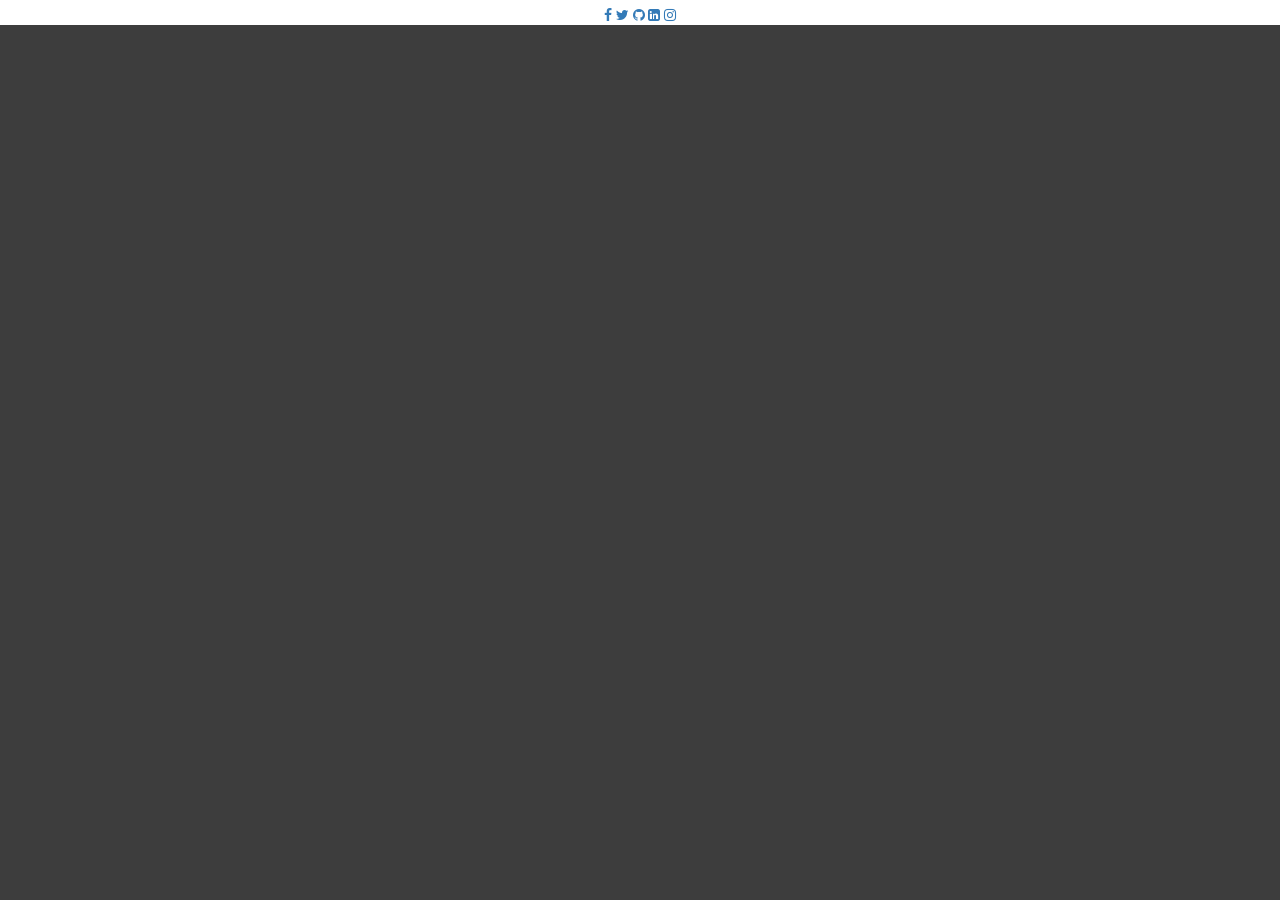
==== index.html @ 91d8d043 "Update greeting message in index.html" ====
<!DOCTYPE html>
<html>
  <head>
    <!-- Google tag (gtag.js) -->
    <script async src="https://www.googletagmanager.com/gtag/js?id=UA-114306992-1"></script>
    <script>
      window.dataLayer = window.dataLayer || [];
      function gtag(){dataLayer.push(arguments);}
      gtag('js', new Date());

      gtag('config', 'UA-114306992-1');
    </script>
    <meta
      name="Description"
      content="My personal website, containing list of some of my projects and contact links for my LinkedIn, GitHub, Twitter, Instagram." />

    <title>Sid</title>
    <link href="logo.png?v=2.1" rel="shortcut icon" type="image/x-icon" />

    <meta charset="utf-8" />
    <meta name="viewport" content="width=device-width, initial-scale=1" />
    <meta name="theme-color" content="#3D3D3D" />

    <meta property="og:title" content="daemonsloth" />
    <meta
      property="og:description"
      content="My personal website, containing list of some of my projects and contact links for my LinkedIn, GitHub, Twitter, Instagram." />
    <meta property="og:url" content="https://daemonsloth.github.io/" />
    <meta
      property="og:image"
      content="https://daemonsloth.github.io/files/ogimg.png" />

    <!-- Bootstrap & jquery -->
    <script src="https://code.jquery.com/jquery-3.2.1.min.js"></script>
    <link
      rel="stylesheet"
      href="https://maxcdn.bootstrapcdn.com/bootstrap/3.3.7/css/bootstrap.min.css" />
    <link
      rel="stylesheet"
      href="https://maxcdn.bootstrapcdn.com/bootstrap/3.3.7/css/bootstrap-theme.min.css" />
    <script src="https://maxcdn.bootstrapcdn.com/bootstrap/3.3.7/js/bootstrap.min.js"></script>

    <!-- custom css and scripts-->
    <script src="title.js" type="text/javascript"></script>
    <link rel="stylesheet" type="text/css" href="animate.css" />
    <link
      rel="stylesheet"
      type="text/css"
      href="https://cdnjs.cloudflare.com/ajax/libs/font-awesome/4.7.0/css/font-awesome.min.css" />
    <link rel="stylesheet" type="text/css" href="loader.css" />
    <script src="loader.js" type="text/javascript"></script>
    <link rel="stylesheet" type="text/css" href="customStyle.css?v=1.3" />
    <link rel="stylesheet" type="text/css" href="title.css" />
    <script src="customScripts.js?v=1.2" type="text/javascript"></script>
    <style type="text/css">
      @font-face {
        font-family: GidoleRegular;
        src: url(fonts/Gidole-Regular.ttf);
      }

      html {
        background-color: #3d3d3d;
      }

      .container-fluid * {
        font-family: GidoleRegular;
      }
    </style>
  </head>
  <body onload="myFunction()" style="margin: 0">
    <div class="loaderContainer">
      <div id="loader"></div>
    </div>
    <div
      class="container-fluid animate-bottom"
      id="myDiv"
      style="display: none">
      <div id="myNav" class="overlay">
        <!-- Button to close the overlay navigation -->
        <a href="javascript:void(0)" class="closebtn" onclick="closeNav()"
          >&times;</a
        >

        <!-- Overlay content -->
        <div class="overlay-content">
          <a
            href="#"
            style="font-weight: 900; text-shadow: 2px 2px 10px black"
            id="test"
            onclick="closeNav()"
            >Home</a
          >
          <a
            target="_blank"
            href="https://daemonsloth.github.io/files/resume.pdf"
            >Résumé</a
          >
          <a href="contact.html">Contact</a>
          <a href="projects.html">Projects</a>
          <!-- <a href="visBlog/index.html">theVisBlog</a> -->
        </div>
      </div>
      <div class="jumbotron2">
        <div class="hamburger animated bounceInRight" onclick="openNav()">
          &#9776;
        </div>
        <!-- <a target="_blank" href="https://www.cse.iitb.ac.in/~savvysiddharth/"> -->
        <img
          data-toggle="tooltip"
          data-placement="right"
          title="Bored!"
          src="prof.jpeg"
          class="img-circle dp animated bounceInDown" />
        <!-- </a> -->
        <br />
        <div class="type-js headline">
          <h1 class="text-js">Hey there! Sid here :)</h1>
        </div>
        <br />
        <p class="animated bounceInRight hero-text">
          <span>Trying to leave things a little better than I found them.</span
          >
        </p>
        <a href="projects.html" class="hero-btn">See Projects ></a>
      </div>
    </div>
    <footer class="footer" id="myDiv2">
        <div class="container_null" style="padding-top: 5px; text-align: center;">
        <a target="_blank" data-toggle="tooltip" data-placement="top" href="https://www.facebook.com/thesavvysloth" class="fa fa-facebook animated bounceInLeft" title="facebook @thesavvysloth"></a>
        <a target="_blank" data-toggle="tooltip" data-placement="top" href="https://twitter.com/savvy_sloth_" class="fa fa-twitter animated bounceInLeft" title="twitter @savvy_sloth_"></a>
        <a target="_blank" data-toggle="tooltip" data-placement="top" href="https://github.com/daemonsloth" class="fa fa-github animated bounceInUp" title="GitHub @daemonsloth"></a>
        <a target="_blank" data-toggle="tooltip" data-placement="top" href="https://www.linkedin.com/in/sidmaurya/" class="fa fa-linkedin-square animated bounceInRight" title="LinkedIn @sidmaurya"></a>
        <a target="_blank" data-toggle="tooltip" data-placement="top" href="https://www.instagram.com/savvy_sloth_" class="fa fa-instagram animated bounceInRight" title="Instagram @savvy_sloth_"></a>
      </div>
    </footer>
  </body>
</html>
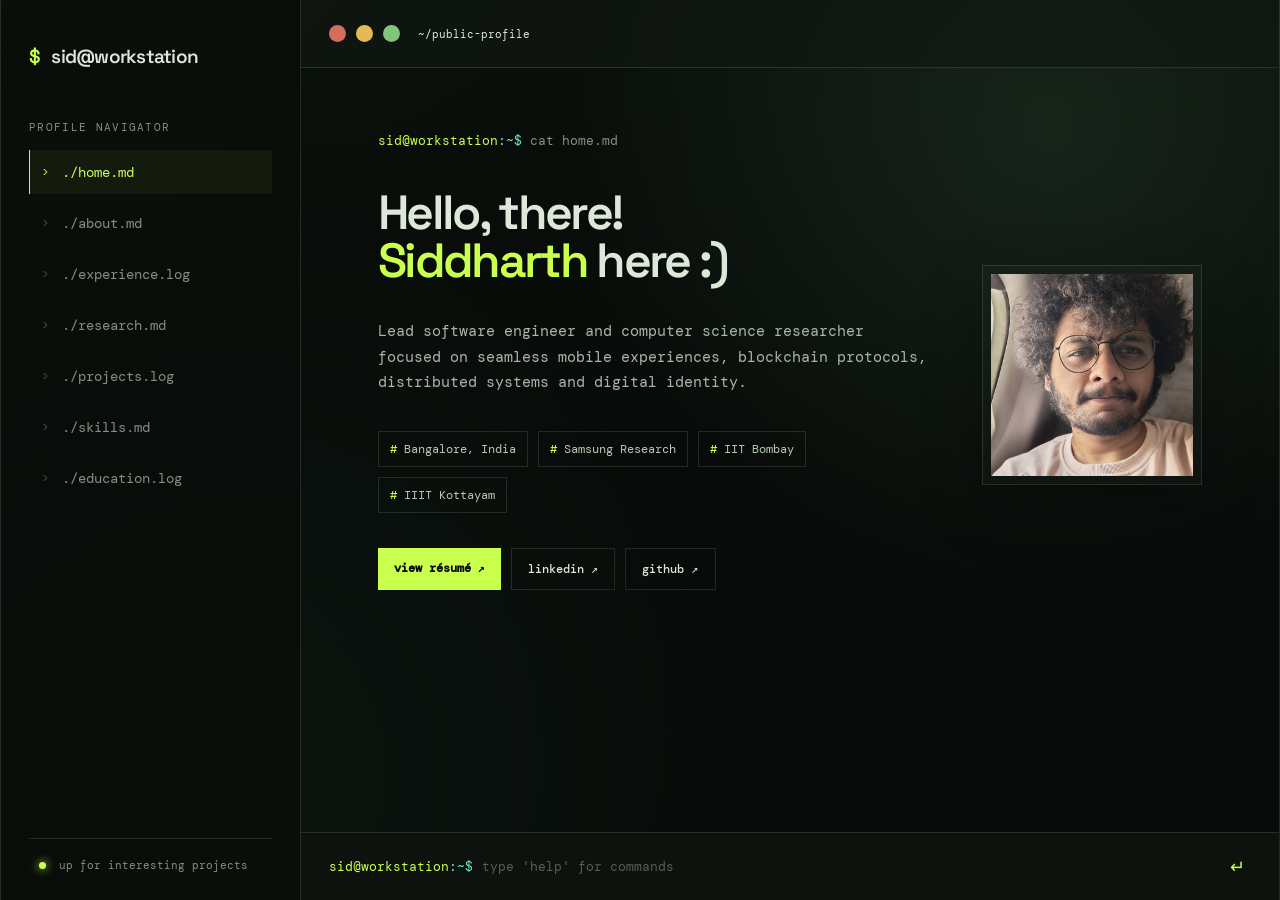
==== commit 1c155218: "Add revamped page" ====
--- a/index.html
+++ b/index.html
@@ -1,137 +1,56 @@
-<!DOCTYPE html>
-<html>
+<!doctype html>
+<html lang="en">
   <head>
-    <!-- Google tag (gtag.js) -->
-    <script async src="https://www.googletagmanager.com/gtag/js?id=UA-114306992-1"></script>
-    <script>
-      window.dataLayer = window.dataLayer || [];
-      function gtag(){dataLayer.push(arguments);}
-      gtag('js', new Date());
+    <meta charset="UTF-8" />
+    <meta name="viewport" content="width=device-width, initial-scale=1.0" />
+    <meta name="description" content="Public profile for Siddharth Maurya, systems engineer and researcher." />
+    <title>Sid</title>
+    <link href="logo.png" rel="shortcut icon" type="image/x-icon" />
+    <link rel="preconnect" href="https://fonts.googleapis.com" />
+    <link rel="preconnect" href="https://fonts.gstatic.com" crossorigin />
+    <link href="https://fonts.googleapis.com/css2?family=DM+Mono:wght@400;500&family=Space+Grotesk:wght@400;500;600;700&display=swap" rel="stylesheet" />
+    <link rel="stylesheet" href="styles.css?v=4" />
+  </head>
+  <body>
+    <main class="shell">
+      <aside class="sidebar">
+        <a class="brand" href="#home.md" aria-label="Go to home"></a>
+        <p class="eyebrow"></p>
+        <nav aria-label="Profile sections"></nav>
+        <div class="sidebar-footer">
+          <span class="status-dot"></span>
+          <span class="sidebar-availability"></span>
+          <button class="sidebar-reopen" type="button">↵ reopen terminal</button>
+        </div>
+      </aside>
 
-      gtag('config', 'UA-114306992-1');
-    </script>
-    <meta
-      name="Description"
-      content="My personal website, containing list of some of my projects and contact links for my LinkedIn, GitHub, Twitter, Instagram." />
+      <section class="terminal-wrap">
+        <header class="topbar">
+          <div class="window-controls" aria-label="Window controls">
+            <button class="window-control close" type="button" aria-label="Enter sleep mode" title="Enter sleep mode"></button>
+            <button class="window-control minimize" type="button" aria-label="Close terminal" title="Close terminal"></button>
+            <button class="window-control maximize" type="button" aria-label="Enter fullscreen" title="Enter fullscreen"></button>
+          </div>
+          <p><span></span></p>
+          <button class="menu-toggle" aria-label="Open navigation">☰</button>
+        </header>
 
-    <title>Sid</title>
-    <link href="logo.png?v=2.1" rel="shortcut icon" type="image/x-icon" />
+        <div class="terminal" id="terminal" aria-live="polite"></div>
 
-    <meta charset="utf-8" />
-    <meta name="viewport" content="width=device-width, initial-scale=1" />
-    <meta name="theme-color" content="#3D3D3D" />
+        <form class="command-form" id="commandForm">
+          <label for="commandInput"><span class="prompt"></span><span class="path">:~$</span></label>
+          <input id="commandInput" autocomplete="off" aria-label="Enter a command" />
+          <button type="submit" aria-label="Run command">↵</button>
+        </form>
+      </section>
 
-    <meta property="og:title" content="daemonsloth" />
-    <meta
-      property="og:description"
-      content="My personal website, containing list of some of my projects and contact links for my LinkedIn, GitHub, Twitter, Instagram." />
-    <meta property="og:url" content="https://daemonsloth.github.io/" />
-    <meta
-      property="og:image"
-      content="https://daemonsloth.github.io/files/ogimg.png" />
+      <button class="sleep-screen" type="button" aria-label="Restore terminal">
+        <span class="status-dot"></span>
+        <span><b></b><small></small></span>
+      </button>
+    </main>
 
-    <!-- Bootstrap & jquery -->
-    <script src="https://code.jquery.com/jquery-3.2.1.min.js"></script>
-    <link
-      rel="stylesheet"
-      href="https://maxcdn.bootstrapcdn.com/bootstrap/3.3.7/css/bootstrap.min.css" />
-    <link
-      rel="stylesheet"
-      href="https://maxcdn.bootstrapcdn.com/bootstrap/3.3.7/css/bootstrap-theme.min.css" />
-    <script src="https://maxcdn.bootstrapcdn.com/bootstrap/3.3.7/js/bootstrap.min.js"></script>
-
-    <!-- custom css and scripts-->
-    <script src="title.js" type="text/javascript"></script>
-    <link rel="stylesheet" type="text/css" href="animate.css" />
-    <link
-      rel="stylesheet"
-      type="text/css"
-      href="https://cdnjs.cloudflare.com/ajax/libs/font-awesome/4.7.0/css/font-awesome.min.css" />
-    <link rel="stylesheet" type="text/css" href="loader.css" />
-    <script src="loader.js" type="text/javascript"></script>
-    <link rel="stylesheet" type="text/css" href="customStyle.css?v=1.3" />
-    <link rel="stylesheet" type="text/css" href="title.css" />
-    <script src="customScripts.js?v=1.2" type="text/javascript"></script>
-    <style type="text/css">
-      @font-face {
-        font-family: GidoleRegular;
-        src: url(fonts/Gidole-Regular.ttf);
-      }
-
-      html {
-        background-color: #3d3d3d;
-      }
-
-      .container-fluid * {
-        font-family: GidoleRegular;
-      }
-    </style>
-  </head>
-  <body onload="myFunction()" style="margin: 0">
-    <div class="loaderContainer">
-      <div id="loader"></div>
-    </div>
-    <div
-      class="container-fluid animate-bottom"
-      id="myDiv"
-      style="display: none">
-      <div id="myNav" class="overlay">
-        <!-- Button to close the overlay navigation -->
-        <a href="javascript:void(0)" class="closebtn" onclick="closeNav()"
-          >&times;</a
-        >
-
-        <!-- Overlay content -->
-        <div class="overlay-content">
-          <a
-            href="#"
-            style="font-weight: 900; text-shadow: 2px 2px 10px black"
-            id="test"
-            onclick="closeNav()"
-            >Home</a
-          >
-          <a
-            target="_blank"
-            href="https://daemonsloth.github.io/files/resume.pdf"
-            >Résumé</a
-          >
-          <a href="contact.html">Contact</a>
-          <a href="projects.html">Projects</a>
-          <!-- <a href="visBlog/index.html">theVisBlog</a> -->
-        </div>
-      </div>
-      <div class="jumbotron2">
-        <div class="hamburger animated bounceInRight" onclick="openNav()">
-          &#9776;
-        </div>
-        <!-- <a target="_blank" href="https://www.cse.iitb.ac.in/~savvysiddharth/"> -->
-        <img
-          data-toggle="tooltip"
-          data-placement="right"
-          title="Bored!"
-          src="prof.jpeg"
-          class="img-circle dp animated bounceInDown" />
-        <!-- </a> -->
-        <br />
-        <div class="type-js headline">
-          <h1 class="text-js">Hey there! Sid here :)</h1>
-        </div>
-        <br />
-        <p class="animated bounceInRight hero-text">
-          <span>Trying to leave things a little better than I found them.</span
-          >
-        </p>
-        <a href="projects.html" class="hero-btn">See Projects ></a>
-      </div>
-    </div>
-    <footer class="footer" id="myDiv2">
-        <div class="container_null" style="padding-top: 5px; text-align: center;">
-        <a target="_blank" data-toggle="tooltip" data-placement="top" href="https://www.facebook.com/thesavvysloth" class="fa fa-facebook animated bounceInLeft" title="facebook @thesavvysloth"></a>
-        <a target="_blank" data-toggle="tooltip" data-placement="top" href="https://twitter.com/savvy_sloth_" class="fa fa-twitter animated bounceInLeft" title="twitter @savvy_sloth_"></a>
-        <a target="_blank" data-toggle="tooltip" data-placement="top" href="https://github.com/daemonsloth" class="fa fa-github animated bounceInUp" title="GitHub @daemonsloth"></a>
-        <a target="_blank" data-toggle="tooltip" data-placement="top" href="https://www.linkedin.com/in/sidmaurya/" class="fa fa-linkedin-square animated bounceInRight" title="LinkedIn @sidmaurya"></a>
-        <a target="_blank" data-toggle="tooltip" data-placement="top" href="https://www.instagram.com/savvy_sloth_" class="fa fa-instagram animated bounceInRight" title="Instagram @savvy_sloth_"></a>
-      </div>
-    </footer>
+    <script src="profile-content.js"></script>
+    <script src="app.js"></script>
   </body>
 </html>
--- a/styles.css
+++ b/styles.css
@@ -0,0 +1,25 @@
+:root { --ink:#dde7da; --muted:#819080; --acid:#c9ff4d; --cyan:#72e5d1; --line:rgba(211,234,205,.13); --panel:#101612; --void:#080b09; }
+* { box-sizing:border-box; }
+html,body { height:100%; overflow:hidden; background:var(--void); }
+body { margin:0; color:var(--ink); background:
+  radial-gradient(circle at 82% 14%, rgba(48,78,54,.34) 0, transparent 30rem),
+  radial-gradient(circle at 18% 86%, rgba(21,47,35,.28) 0, transparent 34rem),
+  linear-gradient(135deg, rgba(201,255,77,.025) 0, transparent 28%),
+  linear-gradient(180deg, #0a0f0b 0%, #080b09 48%, #070a08 100%); font-family:"DM Mono",monospace; }
+.noise { pointer-events:none; position:fixed; inset:0; opacity:.032; background-image:url("data:image/svg+xml,%3Csvg viewBox='0 0 180 180' xmlns='http://www.w3.org/2000/svg'%3E%3Cfilter id='n'%3E%3CfeTurbulence type='fractalNoise' baseFrequency='.8' numOctaves='4' stitchTiles='stitch'/%3E%3C/filter%3E%3Crect width='100%25' height='100%25' filter='url(%23n)' opacity='.9'/%3E%3C/svg%3E"); }
+.shell { width:min(1600px,100%); height:100dvh; min-height:0; margin:auto; display:grid; grid-template-columns:300px 1fr; border-left:1px solid var(--line); border-right:1px solid var(--line); }
+.shell:fullscreen,.shell:-webkit-full-screen { width:100vw; height:100vh; max-width:none; }
+.sidebar { padding:44px 28px 26px; border-right:1px solid var(--line); display:flex; flex-direction:column; background:rgba(9,13,10,.68); }
+.brand { color:var(--ink); text-decoration:none; font-family:"Space Grotesk",sans-serif; font-weight:600; font-size:19px; letter-spacing:-.04em; margin-bottom:51px; }
+.brand-mark { color:var(--acid); padding-right:7px; }.eyebrow { margin:0 0 16px; color:var(--muted); text-transform:uppercase; font-size:11px; letter-spacing:.12em; }
+nav { display:grid; gap:7px; }.nav-item { appearance:none; background:transparent; border:0; text-align:left; color:var(--muted); padding:13px 12px; border-left:1px solid transparent; cursor:pointer; font:inherit; font-size:14px; transition:.2s; display:flex; gap:13px; align-items:center; }
+.nav-item span { font-size:11px; color:#465346; }.nav-item b { font-weight:400; }.nav-item:hover,.nav-item.active { color:var(--acid); background:rgba(201,255,77,.055); border-left-color:var(--acid); }.nav-item.active span { color:var(--acid); }
+.sidebar-footer { margin-top:auto; padding:17px 10px 0; border-top:1px solid var(--line); color:var(--muted); font-size:11px; line-height:1.65; }.status-dot { display:inline-block; width:7px; height:7px; border-radius:50%; background:var(--acid); box-shadow:0 0 10px var(--acid); margin-right:6px; }.sidebar-reopen { display:none; margin-top:13px; padding:0; background:none; border:0; color:var(--acid); font:inherit; font-size:12px; cursor:pointer; }
+.terminal-wrap { min-width:0; min-height:0; display:flex; flex-direction:column; }.topbar { height:68px; flex:none; border-bottom:1px solid var(--line); padding:0 28px; display:flex; align-items:center; gap:18px; background:rgba(17,23,18,.62); }.window-controls { display:flex; gap:10px; }.window-control { width:17px; height:17px; padding:0; border:0; border-radius:50%; cursor:pointer; transition:transform .16s ease,filter .16s ease; }.window-control:hover,.window-control:focus-visible { transform:scale(1.16); filter:brightness(1.14); outline:2px solid rgba(221,231,218,.5); outline-offset:3px; }.window-control.close { background:#d66d5e; }.window-control.minimize { background:#e5b954; }.window-control.maximize { background:#82c47b; }.topbar p { margin:0; color:var(--muted); font-size:11px; }.topbar p span { color:var(--ink); }.menu-toggle { display:none; margin-left:auto; color:var(--ink); background:none; border:0; font-size:18px; }
+.terminal { flex:1; min-height:0; padding:clamp(34px,5vw,96px) clamp(28px,6vw,118px); overflow:auto; }.line { color:var(--muted); font-size:13px; margin:0 0 11px; }.line .prompt { color:var(--acid); }.line .path { color:var(--cyan); }.output { animation:appear .25s ease both; }.output .type-pending { display:none !important; }.output.is-typing::after { content:'▋'; display:inline-block; color:var(--acid); margin-left:4px; animation:blink .7s steps(2,end) infinite; } @keyframes appear { from { opacity:0; transform:translateY(6px); } to { opacity:1; transform:none; } } @keyframes blink { 50% { opacity:0; } }
+.hero-kicker { color:var(--cyan); font-size:13px; letter-spacing:.05em; } .hero-layout { display:grid; grid-template-columns:minmax(0,1fr) 220px; align-items:center; gap:48px; max-width:980px; } .hero-copy-column { min-width:0; } .profile-photo { width:220px; aspect-ratio:1; margin:0; justify-self:end; border:1px solid var(--line); padding:8px; background:rgba(255,255,255,.02); box-shadow:0 20px 55px rgba(0,0,0,.28); transform:rotate(0deg); filter: grayscale(0%);} .profile-photo img { display:block; width:100%; height:100%; object-fit:cover; filter:saturate(.92) contrast(1.02); }.hero h1 { font:600 clamp(49px,7vw,92px)/.92 "Space Grotesk",sans-serif; letter-spacing:-.075em; margin:17px 0 23px; max-width:850px; }.hero h1 em { color:var(--acid); font-style:normal; }.hero-copy { color:#aab6a8; max-width:600px; line-height:1.7; font-size:15px; }.meta-row { margin:35px 0; display:flex; flex-wrap:wrap; gap:10px; }.tag { border:1px solid var(--line); padding:9px 11px; color:#b8c9b6; font-size:12px; }.tag::before { content:'# '; color:var(--acid); }.quick-links { display:flex; flex-wrap:wrap; gap:10px; }.button { text-decoration:none; color:var(--void); background:var(--acid); padding:12px 16px; font-size:12px; font-weight:500; }.button.secondary { color:var(--ink); background:transparent; border:1px solid var(--line); }.button:hover { filter:brightness(1.1); }
+.file-grid { display:grid; grid-template-columns:repeat(2,minmax(0,1fr)); gap:8px; max-width:580px; }.file-entry { padding:12px 13px; text-align:left; border:1px solid var(--line); color:var(--ink); background:rgba(255,255,255,.018); font:inherit; font-size:12px; cursor:pointer; }.file-entry:hover { border-color:var(--acid); color:var(--acid); }.terminal-text { color:#bdcdbb; margin:0; font:12px/1.7 "DM Mono",monospace; white-space:pre-wrap; }.muted-text { color:var(--muted); }.fetch { display:flex; gap:30px; align-items:center; }.fetch-logo { margin:0; color:var(--acid); font:12px/1.25 "DM Mono",monospace; }.fetch-copy p { margin:4px 0; color:#bdcdbb; font-size:12px; }.fetch-copy p:first-child { color:var(--acid); margin-bottom:9px; }.fetch-copy span { color:var(--cyan); }
+.section-title { font:600 clamp(30px,4vw,48px)/1 "Space Grotesk",sans-serif; letter-spacing:-.055em; margin:12px 0 34px; }.section-title span { color:var(--acid); }.lead { color:#b8c9b6; max-width:720px; line-height:1.8; font-size:15px; }.grid { display:grid; grid-template-columns:repeat(2,minmax(0,1fr)); gap:14px; }.card { border:1px solid var(--line); background:rgba(255,255,255,.018); padding:22px; }.card-label { color:var(--acid); font-size:10px; text-transform:uppercase; letter-spacing:.1em; }.card h3 { font:500 20px/1.2 "Space Grotesk",sans-serif; margin:10px 0 8px; letter-spacing:-.04em; }.card p { margin:0; color:#9ba99a; font-size:13px; line-height:1.7; }.project-link { display:inline-block; margin-top:17px; }.experience { display:grid; gap:0; }.role { padding:26px 0; border-top:1px solid var(--line); display:grid; grid-template-columns:185px 1fr; gap:30px; }.role:first-child { border-top:0; }.role-date { color:var(--cyan); font-size:12px; line-height:1.65; }.role h3 { margin:0 0 4px; font:500 21px "Space Grotesk",sans-serif; letter-spacing:-.04em; }.role h4 { color:var(--acid); font-size:12px; font-weight:400; margin:0 0 14px; }.role ul { color:#aab6a8; padding-left:18px; margin:0; font-size:13px; line-height:1.7; }.skill-list { display:flex; flex-wrap:wrap; gap:9px; }.skill { border:1px solid var(--line); padding:11px 14px; font-size:13px; color:#bdcdbb; }.skill:hover { border-color:var(--acid); color:var(--acid); }.command-chip,.text-button { font:inherit; background:transparent; cursor:pointer; }.text-button { color:var(--acid); padding:0; border:0; text-decoration:underline; }.achievement { color:#9ba99a; border-bottom:1px solid var(--line); padding:14px 0; font-size:13px; }.achievement b { color:var(--ink); font-weight:500; }
+.command-form { min-height:68px; flex:none; border-top:1px solid var(--line); display:flex; align-items:center; gap:7px; padding:0 28px; background:#0d120e; font-size:13px; }.command-form label { white-space:nowrap; }.prompt { color:var(--acid); }.path { color:var(--cyan); }.command-form input { width:100%; min-width:0; border:0; outline:0; background:transparent; color:var(--ink); font:inherit; }.command-form input::placeholder { color:#536052; }.command-form button { color:var(--acid); border:0; background:transparent; font-size:18px; cursor:pointer; }
+.shell.terminal-closed { grid-template-columns:1fr; }.shell.terminal-closed .terminal-wrap { display:none; }.shell.terminal-closed .sidebar { border-right:0; }.shell.terminal-closed .sidebar-reopen { display:block; }.sleep-screen { display:none; border:0; color:var(--ink); background:transparent; font:inherit; text-align:center; align-items:center; justify-content:center; gap:10px; cursor:pointer; }.sleep-screen b,.sleep-screen small { display:block; }.sleep-screen b { font:500 15px "Space Grotesk",sans-serif; letter-spacing:-.02em; }.sleep-screen small { margin-top:4px; color:var(--muted); font-size:10px; }.shell.minimized { display:block; border:0; background:#0d120e; }.shell.minimized > .sidebar,.shell.minimized > .terminal-wrap { display:none; }.shell.minimized .sleep-screen { height:100%; display:flex; width:100%; }
+@media (max-width:720px) { .hero-layout { grid-template-columns:1fr; gap:28px; } .profile-photo { display: none; } .shell { position:fixed; inset:0; width:100%; height:auto; margin:0; grid-template-columns:1fr; }.sidebar { display:none; position:fixed; z-index:5; inset:63px 0 0; background:#0c110d; }.sidebar.open { display:flex; }.shell.terminal-closed .sidebar { display:flex; position:fixed; z-index:6; inset:0; border:0; }.menu-toggle { display:block; }.terminal { padding:45px 24px; }.hero h1 { font-size:51px; }.grid,.file-grid { grid-template-columns:1fr; }.fetch { align-items:flex-start; flex-direction:column; gap:18px; }.role { grid-template-columns:1fr; gap:10px; }.topbar { padding:0 20px; }.command-form { padding:0 20px; } }
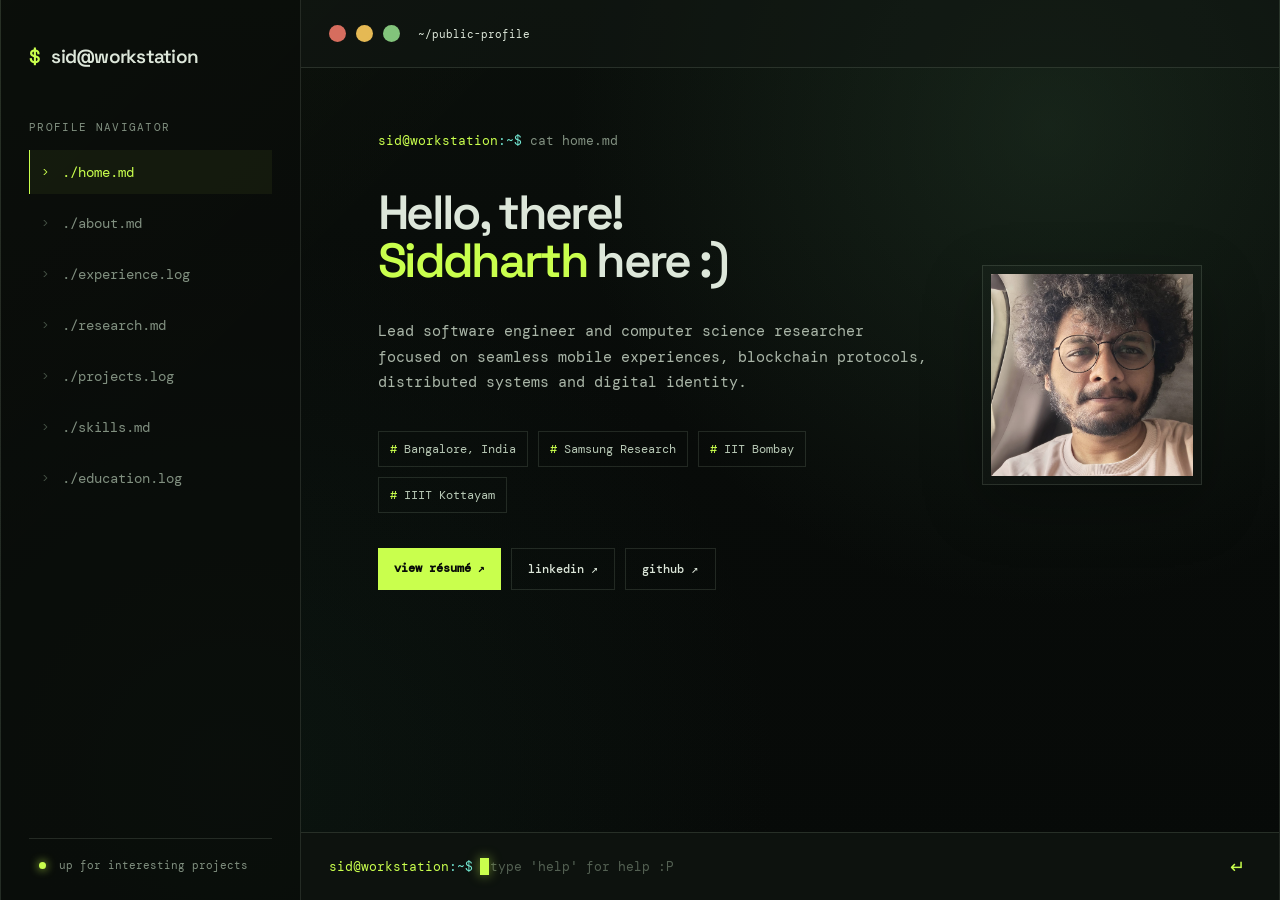
==== commit f64958d2: "Add blinking cursor" ====
--- a/index.html
+++ b/index.html
@@ -1,10 +1,20 @@
 <!doctype html>
 <html lang="en">
   <head>
+    <!-- Google tag (gtag.js) -->
+    <script async src="https://www.googletagmanager.com/gtag/js?id=G-CJ4L4YQLMK"></script>
+    <script>
+      window.dataLayer = window.dataLayer || [];
+      function gtag(){dataLayer.push(arguments);}
+      gtag('js', new Date());
+
+      gtag('config', 'G-CJ4L4YQLMK', { send_page_view: false });
+    </script>
+
     <meta charset="UTF-8" />
     <meta name="viewport" content="width=device-width, initial-scale=1.0" />
     <meta name="description" content="Public profile for Siddharth Maurya, systems engineer and researcher." />
-    <title>Sid</title>
+    <title>sid@workstation</title>
     <link href="logo.png" rel="shortcut icon" type="image/x-icon" />
     <link rel="preconnect" href="https://fonts.googleapis.com" />
     <link rel="preconnect" href="https://fonts.gstatic.com" crossorigin />
@@ -14,7 +24,7 @@
   <body>
     <main class="shell">
       <aside class="sidebar">
-        <a class="brand" href="#home.md" aria-label="Go to home"></a>
+        <a class="brand" aria-label="Go to home"></a>
         <p class="eyebrow"></p>
         <nav aria-label="Profile sections"></nav>
         <div class="sidebar-footer">
@@ -39,7 +49,10 @@
 
         <form class="command-form" id="commandForm">
           <label for="commandInput"><span class="prompt"></span><span class="path">:~$</span></label>
-          <input id="commandInput" autocomplete="off" aria-label="Enter a command" />
+          <span class="command-input-wrap">
+            <input id="commandInput" autocomplete="off" aria-label="Enter a command" />
+            <span class="command-cursor" aria-hidden="true"></span>
+          </span>
           <button type="submit" aria-label="Run command">↵</button>
         </form>
       </section>
--- a/styles.css
+++ b/styles.css
@@ -20,6 +20,6 @@
 .hero-kicker { color:var(--cyan); font-size:13px; letter-spacing:.05em; } .hero-layout { display:grid; grid-template-columns:minmax(0,1fr) 220px; align-items:center; gap:48px; max-width:980px; } .hero-copy-column { min-width:0; } .profile-photo { width:220px; aspect-ratio:1; margin:0; justify-self:end; border:1px solid var(--line); padding:8px; background:rgba(255,255,255,.02); box-shadow:0 20px 55px rgba(0,0,0,.28); transform:rotate(0deg); filter: grayscale(0%);} .profile-photo img { display:block; width:100%; height:100%; object-fit:cover; filter:saturate(.92) contrast(1.02); }.hero h1 { font:600 clamp(49px,7vw,92px)/.92 "Space Grotesk",sans-serif; letter-spacing:-.075em; margin:17px 0 23px; max-width:850px; }.hero h1 em { color:var(--acid); font-style:normal; }.hero-copy { color:#aab6a8; max-width:600px; line-height:1.7; font-size:15px; }.meta-row { margin:35px 0; display:flex; flex-wrap:wrap; gap:10px; }.tag { border:1px solid var(--line); padding:9px 11px; color:#b8c9b6; font-size:12px; }.tag::before { content:'# '; color:var(--acid); }.quick-links { display:flex; flex-wrap:wrap; gap:10px; }.button { text-decoration:none; color:var(--void); background:var(--acid); padding:12px 16px; font-size:12px; font-weight:500; }.button.secondary { color:var(--ink); background:transparent; border:1px solid var(--line); }.button:hover { filter:brightness(1.1); }
 .file-grid { display:grid; grid-template-columns:repeat(2,minmax(0,1fr)); gap:8px; max-width:580px; }.file-entry { padding:12px 13px; text-align:left; border:1px solid var(--line); color:var(--ink); background:rgba(255,255,255,.018); font:inherit; font-size:12px; cursor:pointer; }.file-entry:hover { border-color:var(--acid); color:var(--acid); }.terminal-text { color:#bdcdbb; margin:0; font:12px/1.7 "DM Mono",monospace; white-space:pre-wrap; }.muted-text { color:var(--muted); }.fetch { display:flex; gap:30px; align-items:center; }.fetch-logo { margin:0; color:var(--acid); font:12px/1.25 "DM Mono",monospace; }.fetch-copy p { margin:4px 0; color:#bdcdbb; font-size:12px; }.fetch-copy p:first-child { color:var(--acid); margin-bottom:9px; }.fetch-copy span { color:var(--cyan); }
 .section-title { font:600 clamp(30px,4vw,48px)/1 "Space Grotesk",sans-serif; letter-spacing:-.055em; margin:12px 0 34px; }.section-title span { color:var(--acid); }.lead { color:#b8c9b6; max-width:720px; line-height:1.8; font-size:15px; }.grid { display:grid; grid-template-columns:repeat(2,minmax(0,1fr)); gap:14px; }.card { border:1px solid var(--line); background:rgba(255,255,255,.018); padding:22px; }.card-label { color:var(--acid); font-size:10px; text-transform:uppercase; letter-spacing:.1em; }.card h3 { font:500 20px/1.2 "Space Grotesk",sans-serif; margin:10px 0 8px; letter-spacing:-.04em; }.card p { margin:0; color:#9ba99a; font-size:13px; line-height:1.7; }.project-link { display:inline-block; margin-top:17px; }.experience { display:grid; gap:0; }.role { padding:26px 0; border-top:1px solid var(--line); display:grid; grid-template-columns:185px 1fr; gap:30px; }.role:first-child { border-top:0; }.role-date { color:var(--cyan); font-size:12px; line-height:1.65; }.role h3 { margin:0 0 4px; font:500 21px "Space Grotesk",sans-serif; letter-spacing:-.04em; }.role h4 { color:var(--acid); font-size:12px; font-weight:400; margin:0 0 14px; }.role ul { color:#aab6a8; padding-left:18px; margin:0; font-size:13px; line-height:1.7; }.skill-list { display:flex; flex-wrap:wrap; gap:9px; }.skill { border:1px solid var(--line); padding:11px 14px; font-size:13px; color:#bdcdbb; }.skill:hover { border-color:var(--acid); color:var(--acid); }.command-chip,.text-button { font:inherit; background:transparent; cursor:pointer; }.text-button { color:var(--acid); padding:0; border:0; text-decoration:underline; }.achievement { color:#9ba99a; border-bottom:1px solid var(--line); padding:14px 0; font-size:13px; }.achievement b { color:var(--ink); font-weight:500; }
-.command-form { min-height:68px; flex:none; border-top:1px solid var(--line); display:flex; align-items:center; gap:7px; padding:0 28px; background:#0d120e; font-size:13px; }.command-form label { white-space:nowrap; }.prompt { color:var(--acid); }.path { color:var(--cyan); }.command-form input { width:100%; min-width:0; border:0; outline:0; background:transparent; color:var(--ink); font:inherit; }.command-form input::placeholder { color:#536052; }.command-form button { color:var(--acid); border:0; background:transparent; font-size:18px; cursor:pointer; }
+.command-form { min-height:68px; flex:none; border-top:1px solid var(--line); display:flex; align-items:center; gap:7px; padding:0 28px; background:#0d120e; font-size:13px; }.command-form label { white-space:nowrap; }.prompt { color:var(--acid); }.path { color:var(--cyan); }.command-input-wrap { position:relative; flex:1; min-width:0; display:flex; align-items:center; }.command-form input { width:100%; min-width:0; border:0; outline:0; background:transparent; color:var(--ink); font:inherit; caret-color:transparent; }.command-form input::placeholder { color:#536052; }.command-cursor { position:absolute; left:0; width:9px; height:1.25em; background:var(--acid); box-shadow:0 0 12px rgba(201,255,77,.55); transform:translateX(var(--cursor-offset,0px)); animation:blink .7s steps(2,end) infinite; pointer-events:none; }.command-form:not(:focus-within) .command-cursor { opacity:.35; }.command-form button { color:var(--acid); border:0; background:transparent; font-size:18px; cursor:pointer; }
 .shell.terminal-closed { grid-template-columns:1fr; }.shell.terminal-closed .terminal-wrap { display:none; }.shell.terminal-closed .sidebar { border-right:0; }.shell.terminal-closed .sidebar-reopen { display:block; }.sleep-screen { display:none; border:0; color:var(--ink); background:transparent; font:inherit; text-align:center; align-items:center; justify-content:center; gap:10px; cursor:pointer; }.sleep-screen b,.sleep-screen small { display:block; }.sleep-screen b { font:500 15px "Space Grotesk",sans-serif; letter-spacing:-.02em; }.sleep-screen small { margin-top:4px; color:var(--muted); font-size:10px; }.shell.minimized { display:block; border:0; background:#0d120e; }.shell.minimized > .sidebar,.shell.minimized > .terminal-wrap { display:none; }.shell.minimized .sleep-screen { height:100%; display:flex; width:100%; }
 @media (max-width:720px) { .hero-layout { grid-template-columns:1fr; gap:28px; } .profile-photo { display: none; } .shell { position:fixed; inset:0; width:100%; height:auto; margin:0; grid-template-columns:1fr; }.sidebar { display:none; position:fixed; z-index:5; inset:63px 0 0; background:#0c110d; }.sidebar.open { display:flex; }.shell.terminal-closed .sidebar { display:flex; position:fixed; z-index:6; inset:0; border:0; }.menu-toggle { display:block; }.terminal { padding:45px 24px; }.hero h1 { font-size:51px; }.grid,.file-grid { grid-template-columns:1fr; }.fetch { align-items:flex-start; flex-direction:column; gap:18px; }.role { grid-template-columns:1fr; gap:10px; }.topbar { padding:0 20px; }.command-form { padding:0 20px; } }
